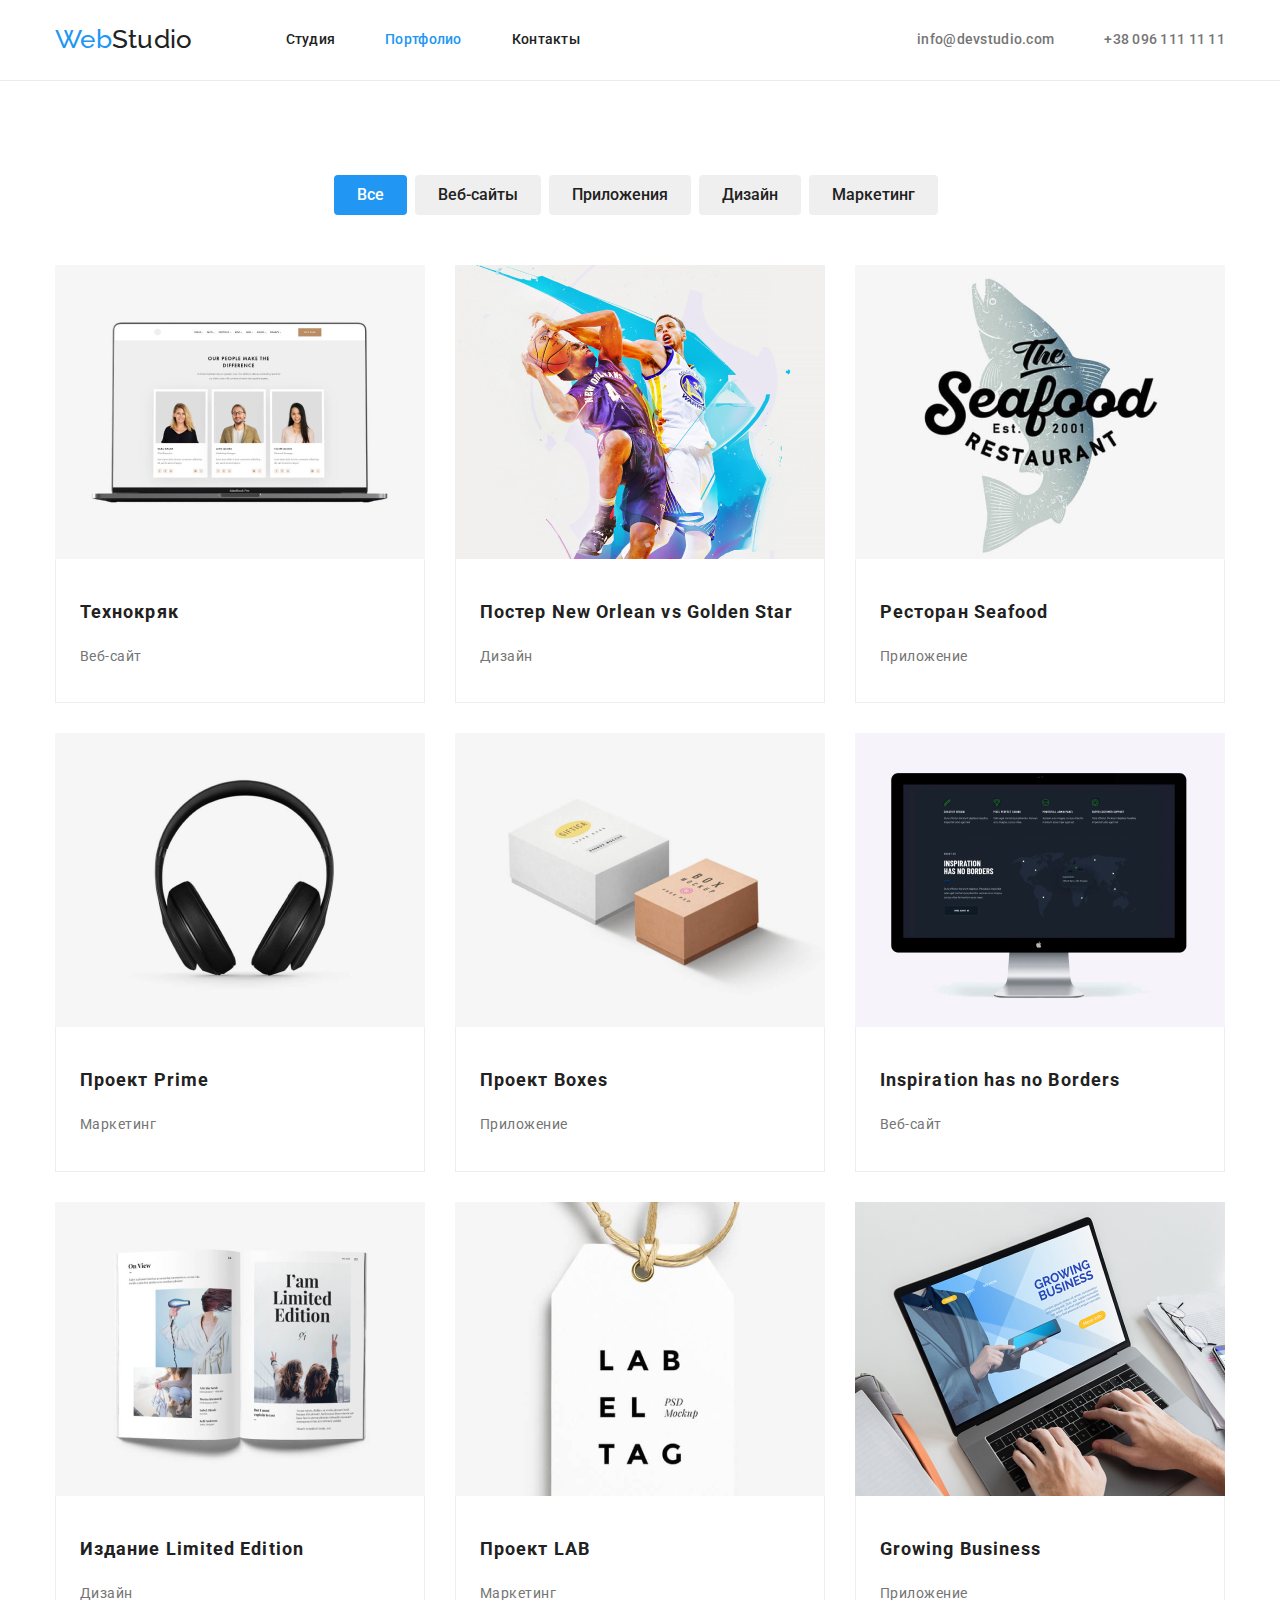
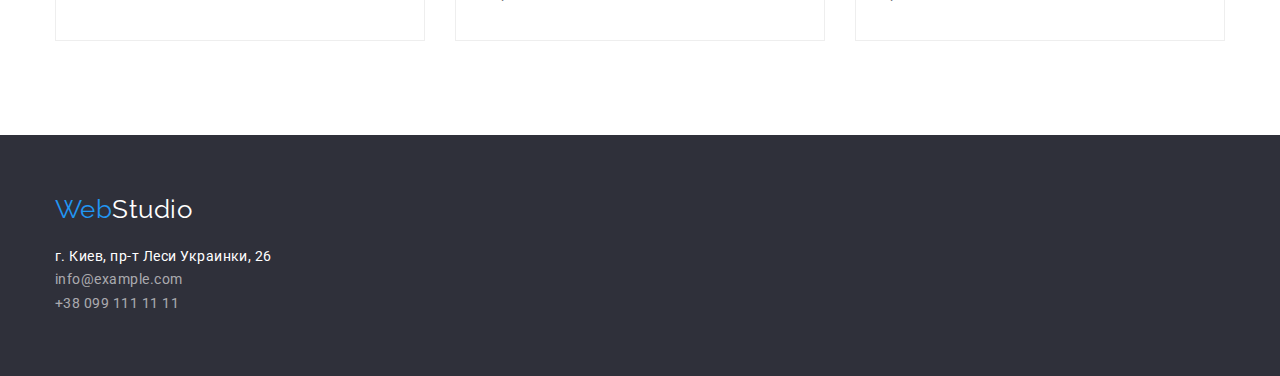
==== portfolio.html @ f5b4fb61 "copy files from hw#3" ====
<!DOCTYPE html>
<html lang="ru">
  <head>
    <meta charset="UTF-8" />
    <meta name="viewport" content="width=device-width, initial-scale=1.0" />
    <title>Портфолио</title>
    <link
      rel="stylesheet"
      href="https://fonts.googleapis.com/css2?family=Roboto:wght@400;500;700;900&display=swap"
    />
    <link
      rel="stylesheet"
      href="https://fonts.googleapis.com/css2?family=Raleway:wght@700&display=swap"
    />
    <link
      rel="stylesheet"
      href="https://cdnjs.cloudflare.com/ajax/libs/modern-normalize/0.7.0/modern-normalize.min.css"
    />
    <link rel="stylesheet" href="./css/common.css" />
    <link rel="stylesheet" href="./css/portfolio.css" />
  </head>
  <body>
    <!-- Шапка сайта -->
    <header class="page-header">
      <div class="container flexbox">
        <nav class="main-nav">
          <a href="index.html" lang="en" class="logo"><span class="accent">Web</span>Studio
          </a>
          <ul class="list site-nav">
            <li class="menu-item">
              <a href="./index.html" class="link">Студия</a>
            </li>
            <li class="menu-item">
              <a href="./portfolio.html" class="link current">Портфолио</a>
            </li>
            <li class="menu-item"><a href="" class="link">Контакты</a></li>
          </ul>
        </nav>
        <ul class="list auth-nav flexbox">
          <li class="menu-item">
            <a href="mailto:info@devstudio.com" class="link"
              >info@devstudio.com</a
            >
          </li>
          <li class="menu-item">
            <a href="tel:+380961111111" class="link">+38 096 111 11 11</a>
          </li>
        </ul>
      </div>
    </header>
    <main>
      <!-- Кнопки-фильтры -->
      <section class="section portfolio">
        <div class="container">
          <h1 hidden class="hidden">Портфолио</h1>
          <ul class="list filters-list">
            <li class="filters-item"><button tupe="button" class="link current">Все</button></li>
            <li class="filters-item"><button tupe="button" class="link">Веб-сайты</button></li>
            <li class="filters-item"><button tupe="button" class="link">Приложения</button></li>
            <li class="filters-item"><button tupe="button" class="link">Дизайн</button></li>
            <li class="filters-item"><button tupe="button" class="link">Маркетинг</button></li>
          </ul>
      <!-- Примеры работ -->
          <ul class="list portfolio-list">
            <li class="portfolio-item">
              <a href="#">
                <div class="portfolio-img">
                  <img
                    src="./images/poject1.jpg"
                    alt="Изображение примера веб-сайта"
                    width="370"
                    height="294"
                  />
                </div>
                <div class="portfolio-text">
                  <h2 class="portfolio-title">Технокряк</h2>
                  <p class="portfolio-p">Веб-сайт</p>
                </div>
              </a>
            </li>
            <li class="portfolio-item">
              <a href="#">
                <div class="portfolio-img">
                  <img
                    src="./images/poject2.jpg"
                    alt="Изображение примера дизайна"
                    width="370"
                    height="294"
                  />
                </div>
                <div class="portfolio-text">
                  <h2 class="portfolio-title">
                    Постер <span lang="en">New Orlean vs Golden Star</span>
                  </h2>
                  <p class="portfolio-p">Дизайн</p>
                </div>
              </a>
            </li>
            <li class="portfolio-item">
              <a href="#">
                <div class="portfolio-img">
                  <img
                    src="./images/poject3.jpg"
                    alt="Изображение примера приложения"
                    width="370"
                    height="294"
                  />
                </div>
                <div class="portfolio-text">
                  <h2 class="portfolio-title">Ресторан <span lang="en">Seafood</span></h2>
                  <p class="portfolio-p">Приложение</p>
                </div>
              </a>
            </li>
            <li class="portfolio-item">
              <a href="#">
                <div class="portfolio-img">
                  <img
                    src="./images/poject4.jpg"
                    alt="Изображение примера маркетинга"
                    width="370"
                    height="294"
                  />
                </div>
                <div class="portfolio-text">
                  <h2 class="portfolio-title">Проект <span lang="en">Prime</span></h2>
                  <p class="portfolio-p">Маркетинг</p>
                </div>
              </a>
            </li>
            <li class="portfolio-item">
              <a href="#">
                <div class="portfolio-img">
                  <img
                    src="./images/poject5.jpg"
                    alt="Изображение примера приложения"
                    width="370"
                    height="294"
                  />
                </div>
                <div class="portfolio-text">
                  <h2 class="portfolio-title">Проект <span lang="en">Boxes</span></h2>
                  <p class="portfolio-p">Приложение</p>
                </div>
              </a>
            </li>
            <li class="portfolio-item">
              <a href="#">
                <div class="portfolio-img">
                  <img
                    src="./images/poject6.jpg"
                    alt="Изображение примера веб-сайта"
                    width="370"
                    height="294"
                  />
                </div>
                <div class="portfolio-text">
                  <h2 lang="en" class="portfolio-title">Inspiration has no Borders</h2>
                  <p class="portfolio-p">Веб-сайт</p>
                </div>
              </a>
            </li>
            <li class="portfolio-item">
              <a href="#">
                <div class="portfolio-img">
                  <img
                    src="./images/poject7.jpg"
                    alt="Изображение примера дизайна"
                    width="370"
                    height="294"
                  />
                </div>
                <div class="portfolio-text">
                  <h2 class="portfolio-title">Издание <span lang="en">Limited Edition</span></h2>
                  <p class="portfolio-p">Дизайн</p>
                </div>
              </a>
            </li>
            <li class="portfolio-item">
              <a href="#">
                <div class="portfolio-img">
                  <img
                    src="./images/poject8.jpg"
                    alt="Изображение примера маркетинга"
                    width="370"
                    height="294"
                  />
                </div>
                <div class="portfolio-text">
                  <h2 class="portfolio-title">Проект LAB</h2>
                  <p class="portfolio-p">Маркетинг</p>
                </div>
              </a>
            </li>
            <li class="portfolio-item">
              <a href="#">
                <div class="portfolio-img">
                  <img
                    src="./images/poject9.jpg"
                    alt="Изображение примера приложения"
                    width="370"
                    height="294"
                  />
                </div>
                <div class="portfolio-text">
                  <h2 lang="en" class="portfolio-title">Growing Business</h2>
                  <p class="portfolio-p">Приложение</p>
                </div>
              </a>
            </li>
          </ul>
        </div>
      </section>
    </main>
    <!-- Футер -->
    <footer>
      <div class="container content-box">
        <a href="index.html" lang="en" class="logo">
          <span class="accent">Web</span><span class="accent-footer">Studio</span>
        </a>
        <address class="adds">
          <span class="adds-text">г. Киев, пр-т Леси Украинки, 26</span><br />
          <a href="mailto:info@example.com" class="auth-footer"
            >info@example.com</a
          ><br />
          <a href="tel:+380991111111" class="auth-footer">+38 099 111 11 11</a>
        </address>
      </div>
    </footer>
  </body>
</html>
---- css/common.css ----
/* Палитра цветов сайта:
Цвет h2-h3 color: #212121;
Цвет text color: #757575;
Цвет link color: #2196f3;
Цвет hero and footer color: #2F303A */

:root {
  --primary-black-color: #212121;
  --primary-white-color: #ffffff;
  --link-color: #2196f3;
}

/* 
*,
*::before,
*::after 
{
	box-sizing: border-box;
} 
*/

body {
  /* margin: 0; */
  color: var(--primary-black-color);
  font-family: Roboto, sans-serif;
  font-weight: 400;
  letter-spacing: 0.03em;
}

img {
  display: block;
  max-width: 100%;
  height: auto;
}

.list {
  margin: 0;
  padding: 0;
  list-style: none;  
}

.container {
  width: 1200px;
  padding-left: 15px;
  padding-right: 15px;
  margin-left: auto;
  margin-right: auto;

  /* outline: 1px solid tomato; */
}

.flexbox {
  display: flex;
}

.hidden {
  position: absolute;
  width: 1px;
  height: 1px;
  margin: -1px;
  border: 0;
  padding: 0;
  clip: rect(0 0 0 0);
  overflow: hidden;
}

.page-header {
  padding-top: 25px;
  padding-bottom: 25px;
  background-color: var(--primary-white-color);
  font-family: Roboto, sans-serif;
  font-weight: 500;
  font-size: 14px;
  line-height: 1.14;
  letter-spacing: 0.02em;
  border-bottom: 1px solid #ECECEC;
}

.page-header .flexbox {
  justify-content: flex-end;
  align-items: center;
}

/* Footer */
footer {
  padding-top: 60px;
  padding-bottom: 60px;

  background-color: #2f303a;
  font-family: Roboto, sans-serif;
  font-weight: 400;
  letter-spacing: 0.03em;
}

.adds {
  color: var(--primary-white-color);
  font-size: 14px;
  line-height: 1.7;
  text-decoration: none;
  font-style: normal;
}

.adds-text {
margin-bottom: 9px;
}

.auth-footer {
  color: rgba(255, 255, 255, 0.6);
  font-size: 14px;
  line-height: 1.7;
  text-decoration: none;
  font-style: normal;
}

/* Лого */

.logo {
  margin-right: 93px;
  margin-top: 0;
  margin-bottom: 0;
  display: block;

  color: var(--primary-black-color);
  font-family: "Raleway", sans-serif;
  font-size: 26px;
  text-decoration: none;
}

.logo .accent {
  color: var(--link-color);
  font-family: "Raleway", sans-serif;
  font-size: 26px;
}

.accent-footer {
  color: var(--primary-white-color);
  font-family: "Raleway", sans-serif;
  font-size: 26px;
}

.content-box .logo {
  margin-bottom: 20px;
}

/* nav */

.main-nav {
  display: flex;
  margin-right: auto;
}

.menu-item:not(:last-child) {
  margin-right: 50px;
}

.site-nav .link {
  color: var(--primary-black-color);
  text-decoration: none;
}

.site-nav .link:hover,
.site-nav .link:focus {
  color: var(--link-color);
}

.site-nav .link.current {
  color: var(--link-color);
  text-decoration: none;
}

.site-nav {
  display: flex;
  align-items: center;
}

.auth-nav .link {
  color: #757575;
  text-decoration: none;
}

.auth-nav .link:hover,
.auth-nav .link:focus {
  color: var(--link-color);
}
---- css/portfolio.css ----
/* For portfolio.htlm */

.section {
  padding-top: 94px;
  padding-bottom: 94px;
}

/* Фильтры-кнопки */

.filters-list {
  display: flex;
  align-items: center;
  justify-content: center;
}

.filters-item {
  margin-right: 8px;
  margin-bottom: 50px;
}

.filters-list .link {
  padding: 6px 22px;
  border: 1px solid transparent;
  border-radius: 4px;

  color: var(--primary-black-color);
  font-weight: 500;
  font-size: 16px;
  line-height: 1.63;
  text-align: center;
}

.filters-list .link:hover,
.filters-list .link:focus {
  color: var(--link-color);
}

.filters-list .link.current {
  background-color: var(--link-color);
  color: var(--primary-white-color);
  font-weight: 500;
  font-size: 16px;
  line-height: 1.63;
  text-align: center;
}

/* примеры работ - ссылки */

.portfolio-list {
  display: flex;
  flex-wrap: wrap;
}

.portfolio-item {
  width: calc((100% - 30px * 2) / 3);
  margin-right: 30px;
  margin-bottom: 30px;
}

.portfolio-item:nth-child(3n) {
  margin-right: 0;
}

.portfolio-item:nth-last-child(-n + 3) {
  margin-bottom: 0;
}

.portfolio-list a {
  text-decoration: none;
}

.portfolio-text {
  padding: 20px 24px;
  margin: 0;
  border-right: 1px solid #EEEEEE;
  border-left: 1px solid #EEEEEE;
  border-bottom: 1px solid #EEEEEE;
}

.portfolio-list .portfolio-title {
  color: var(--primary-black-color);
  font-weight: 700;
  font-size: 18px;
  line-height: 2;
  letter-spacing: 0.06em;
}

.portfolio-list .portfolio-p {
  color: #757575;
  font-weight: 400;
  font-size: 14px;
  line-height: 1.7;
}
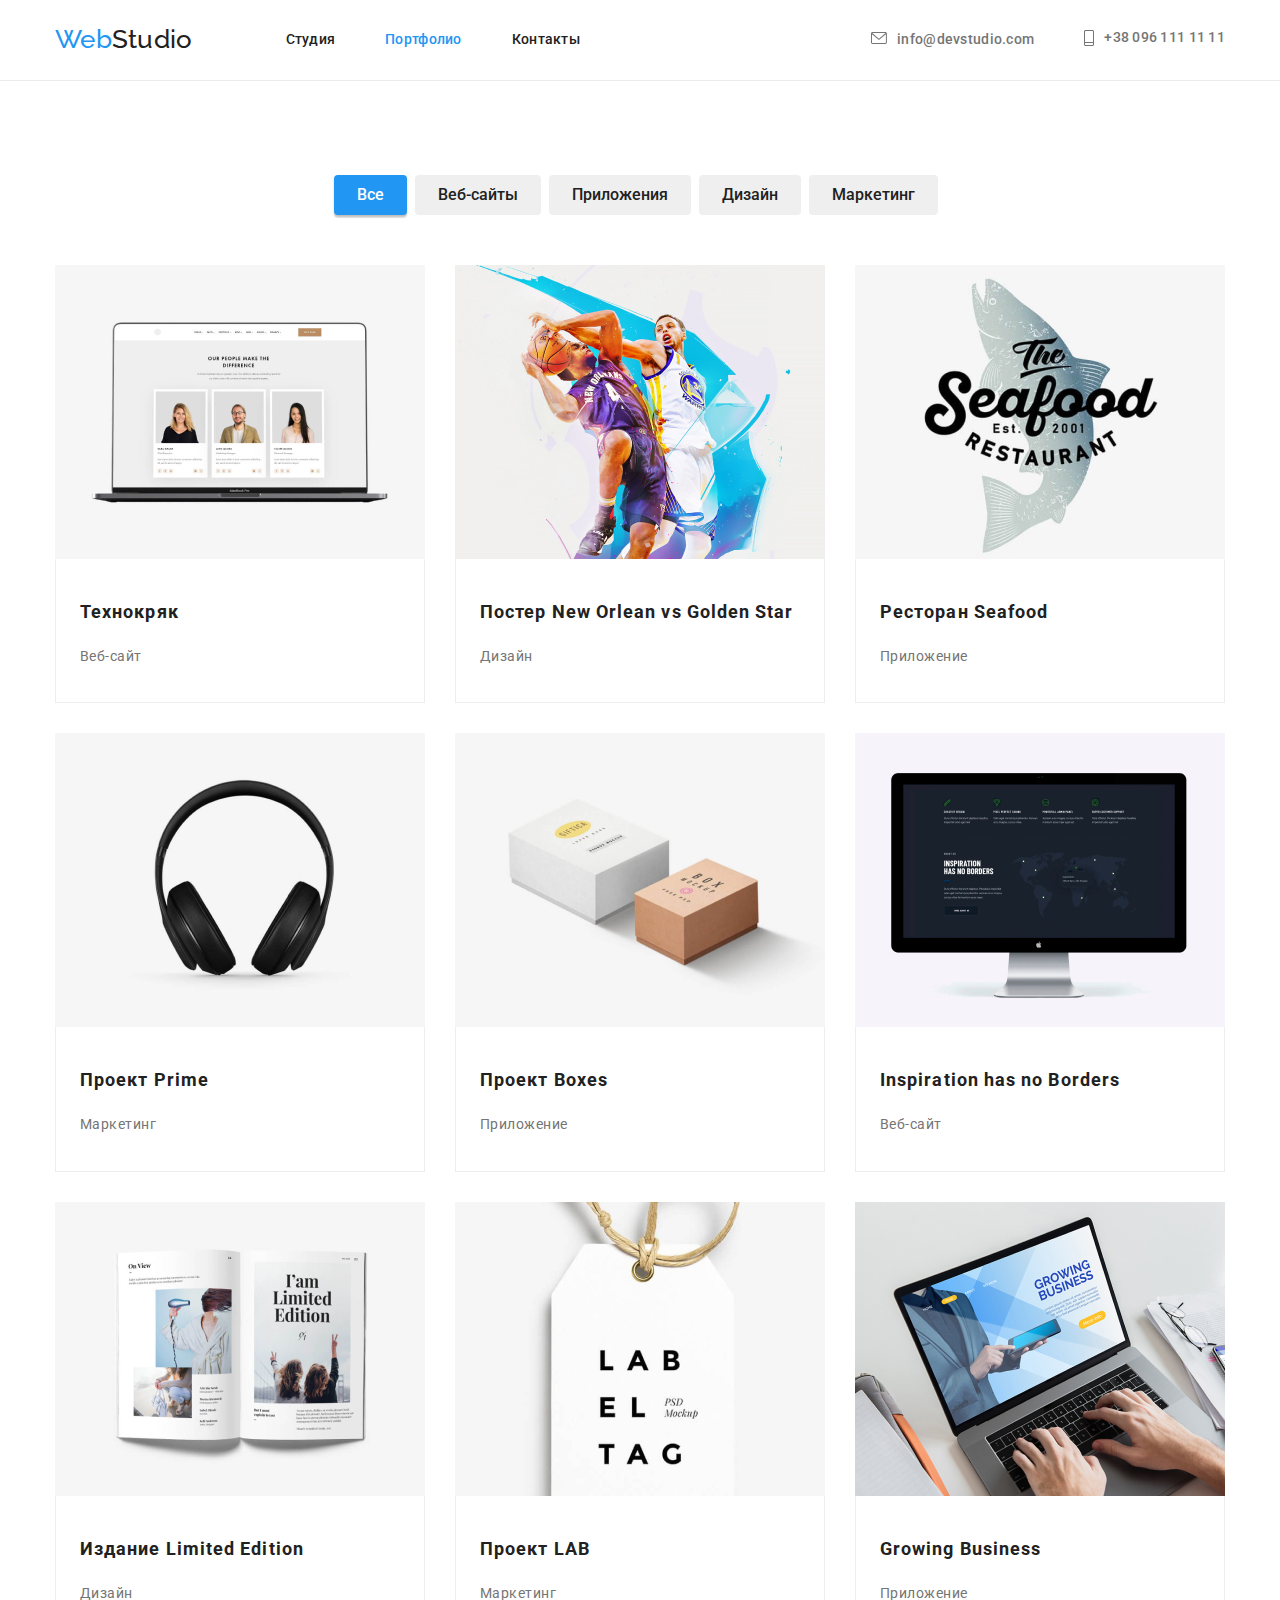
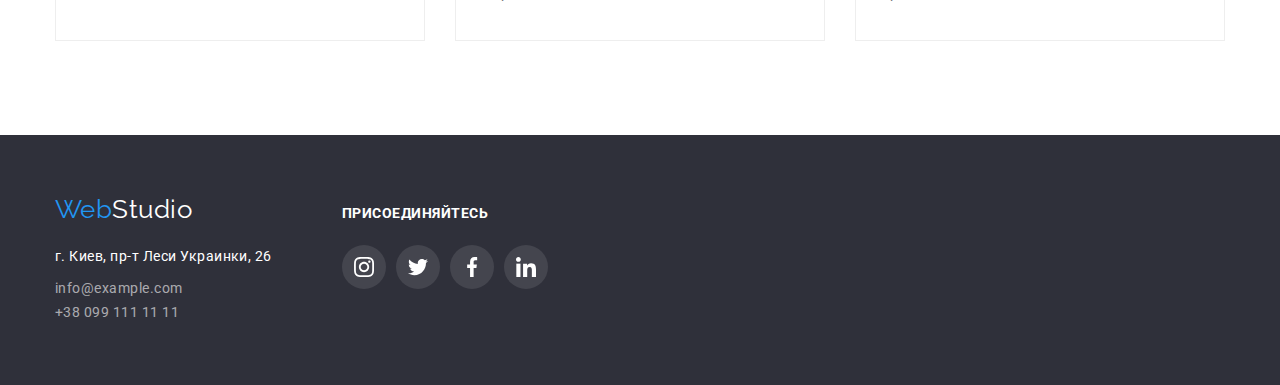
==== commit 3b67122c: "final update" ====
--- a/portfolio.html
+++ b/portfolio.html
@@ -24,7 +24,8 @@
     <header class="page-header">
       <div class="container flexbox">
         <nav class="main-nav">
-          <a href="index.html" lang="en" class="logo"><span class="accent">Web</span>Studio
+          <a href="index.html" lang="en" class="logo"
+            ><span class="accent">Web</span>Studio
           </a>
           <ul class="list site-nav">
             <li class="menu-item">
@@ -38,12 +39,13 @@
         </nav>
         <ul class="list auth-nav flexbox">
           <li class="menu-item">
-            <a href="mailto:info@devstudio.com" class="link"
-              >info@devstudio.com</a
-            >
+            <a href="mailto:info@devstudio.com" class="link"><svg class="auth-icon" width="16" height="12"><use href="./images/svg/symbol-defs.svg#icon-mail"></use></svg>info@devstudio.com</a>
           </li>
           <li class="menu-item">
-            <a href="tel:+380961111111" class="link">+38 096 111 11 11</a>
+            <a href="tel:+380961111111" class="link">
+              <svg class="auth-icon" width="10" height="16"><use href="./images/svg/symbol-defs.svg#icon-tel"></use>
+              </svg>+38 096 111 11 11
+            </a>
           </li>
         </ul>
       </div>
@@ -215,16 +217,51 @@
     <!-- Футер -->
     <footer>
       <div class="container content-box">
-        <a href="index.html" lang="en" class="logo">
-          <span class="accent">Web</span><span class="accent-footer">Studio</span>
+        <div class="address-box">
+        <a href="index.html" lang="en" class="logo"
+          ><span class="accent">Web</span
+          ><span class="accent inverse">Studio</span>
         </a>
         <address class="adds">
-          <span class="adds-text">г. Киев, пр-т Леси Украинки, 26</span><br />
+          <p class="adds-text">г. Киев, пр-т Леси Украинки, 26<br></p>
           <a href="mailto:info@example.com" class="auth-footer"
-            >info@example.com</a
-          ><br />
+            >info@example.com<br></a>
           <a href="tel:+380991111111" class="auth-footer">+38 099 111 11 11</a>
         </address>
+      </div> 
+        <div class="follow-box">
+          <b class="follow-title">Присоединяйтесь</b>
+          <ul class="list follow-list">
+            <li class="follow-item">
+              <a href="#" class="follow-link join">
+                <svg class="follow-icon">
+                  <use href="./images/svg/symbol-defs.svg#icon-instagram"></use>
+                </svg>
+              </a>
+            </li>
+            <li class="follow-item">
+              <a href="#" class="follow-link join">
+                <svg class="follow-icon">
+                  <use href="./images/svg/symbol-defs.svg#icon-twitter"></use>
+                </svg>
+              </a>
+            </li>
+            <li class="follow-item">
+              <a href="#" class="follow-link join">
+                <svg class="follow-icon">
+                  <use href="./images/svg/symbol-defs.svg#icon-facebook"></use>
+                </svg>
+              </a>
+            </li>
+            <li class="follow-item">
+              <a href="#" class="follow-link join">
+                <svg class="follow-icon">
+                  <use href="./images/svg/symbol-defs.svg#icon-linkedin"></use>
+                </svg>
+              </a>
+            </li>
+          </ul>
+        </div>
       </div>
     </footer>
   </body>
--- a/css/common.css
+++ b/css/common.css
@@ -2,12 +2,14 @@
 Цвет h2-h3 color: #212121;
 Цвет text color: #757575;
 Цвет link color: #2196f3;
-Цвет hero and footer color: #2F303A */
+Цвет hero and footer color: #2F303A 
+Цвет иконок: #AFB1B8;*/
 
 :root {
   --primary-black-color: #212121;
   --primary-white-color: #ffffff;
   --link-color: #2196f3;
+  --icon-color: #AFB1B8;
 }
 
 /* 
@@ -83,15 +85,24 @@
 
 /* Footer */
 footer {
-  padding-top: 60px;
-  padding-bottom: 60px;
-
   background-color: #2f303a;
   font-family: Roboto, sans-serif;
   font-weight: 400;
   letter-spacing: 0.03em;
 }
 
+.content-box {
+  padding-top: 60px;
+  padding-bottom: 60px;
+
+  display: flex;
+  align-items: baseline;
+}
+
+.address-box {
+margin-right: 70px;
+}
+
 .adds {
   color: var(--primary-white-color);
   font-size: 14px;
@@ -101,7 +112,8 @@
 }
 
 .adds-text {
-margin-bottom: 9px;
+  margin-top: 0;
+  margin-bottom: 9px;
 }
 
 .auth-footer {
@@ -110,6 +122,52 @@
   line-height: 1.7;
   text-decoration: none;
   font-style: normal;
+}
+
+.follow-title {
+  display: block;
+  margin-bottom: 20px;
+  font-weight: 700px;
+  font-size: 14px;
+  line-height: 1.7;
+  text-transform: uppercase;
+  color: var(--primary-white-color);
+}
+
+.follow-list {
+  display: flex;
+  justify-content: center;
+  align-items: center;
+}
+
+.follow-link {
+  display: flex;
+  justify-content: center;
+  align-items: center;
+  width: 44px;
+  height: 44px;
+  padding: 0;
+  border-radius: 50%;
+}
+
+.follow-link.join {
+  background-color: rgba(255, 255, 255, 0.1);
+  color: var(--primary-white-color);
+}
+
+.follow-link:hover,
+.follow-link:focus {
+  background-color: var(--link-color);
+}
+
+.follow-item {
+  margin-right: 10px;
+}
+
+.follow-icon {
+  fill: currentColor;
+  width: 20px;
+  height: 20px;
 }
 
 /* Лого */
@@ -132,13 +190,14 @@
   font-size: 26px;
 }
 
-.accent-footer {
+.accent.inverse {
   color: var(--primary-white-color);
   font-family: "Raleway", sans-serif;
   font-size: 26px;
 }
 
 .content-box .logo {
+  margin-right: 0;
   margin-bottom: 20px;
 }
 
@@ -147,6 +206,11 @@
 .main-nav {
   display: flex;
   margin-right: auto;
+}
+
+.menu-item .link {
+display: inline-flex;
+
 }
 
 .menu-item:not(:last-child) {
@@ -182,3 +246,8 @@
 .auth-nav .link:focus {
   color: var(--link-color);
 }
+
+.auth-icon {
+  margin-right: 10px;
+  fill: currentColor;
+}--- a/css/portfolio.css
+++ b/css/portfolio.css
@@ -33,6 +33,9 @@
 .filters-list .link:hover,
 .filters-list .link:focus {
   color: var(--link-color);
+  box-shadow: 0px 3px 1px rgba(0, 0, 0, 0.1), 0px 1px 2px rgba(0, 0, 0, 0.08),
+    0px 2px 2px rgba(0, 0, 0, 0.12);
+  cursor: pointer;
 }
 
 .filters-list .link.current {
@@ -42,6 +45,9 @@
   font-size: 16px;
   line-height: 1.63;
   text-align: center;
+  box-shadow: 0px 3px 1px rgba(0, 0, 0, 0.1), 0px 1px 2px rgba(0, 0, 0, 0.08),
+    0px 2px 2px rgba(0, 0, 0, 0.12);
+  cursor: pointer;
 }
 
 /* примеры работ - ссылки */
@@ -65,6 +71,12 @@
   margin-bottom: 0;
 }
 
+.portfolio-item:hover,
+.portfolio-item:focus {
+  box-shadow: 0px 1px 1px rgba(0, 0, 0, 0.12), 0px 4px 4px rgba(0, 0, 0, 0.06),
+    1px 4px 6px rgba(0, 0, 0, 0.16);
+}
+
 .portfolio-list a {
   text-decoration: none;
 }
@@ -72,9 +84,9 @@
 .portfolio-text {
   padding: 20px 24px;
   margin: 0;
-  border-right: 1px solid #EEEEEE;
-  border-left: 1px solid #EEEEEE;
-  border-bottom: 1px solid #EEEEEE;
+  border-right: 1px solid #eeeeee;
+  border-left: 1px solid #eeeeee;
+  border-bottom: 1px solid #eeeeee;
 }
 
 .portfolio-list .portfolio-title {
